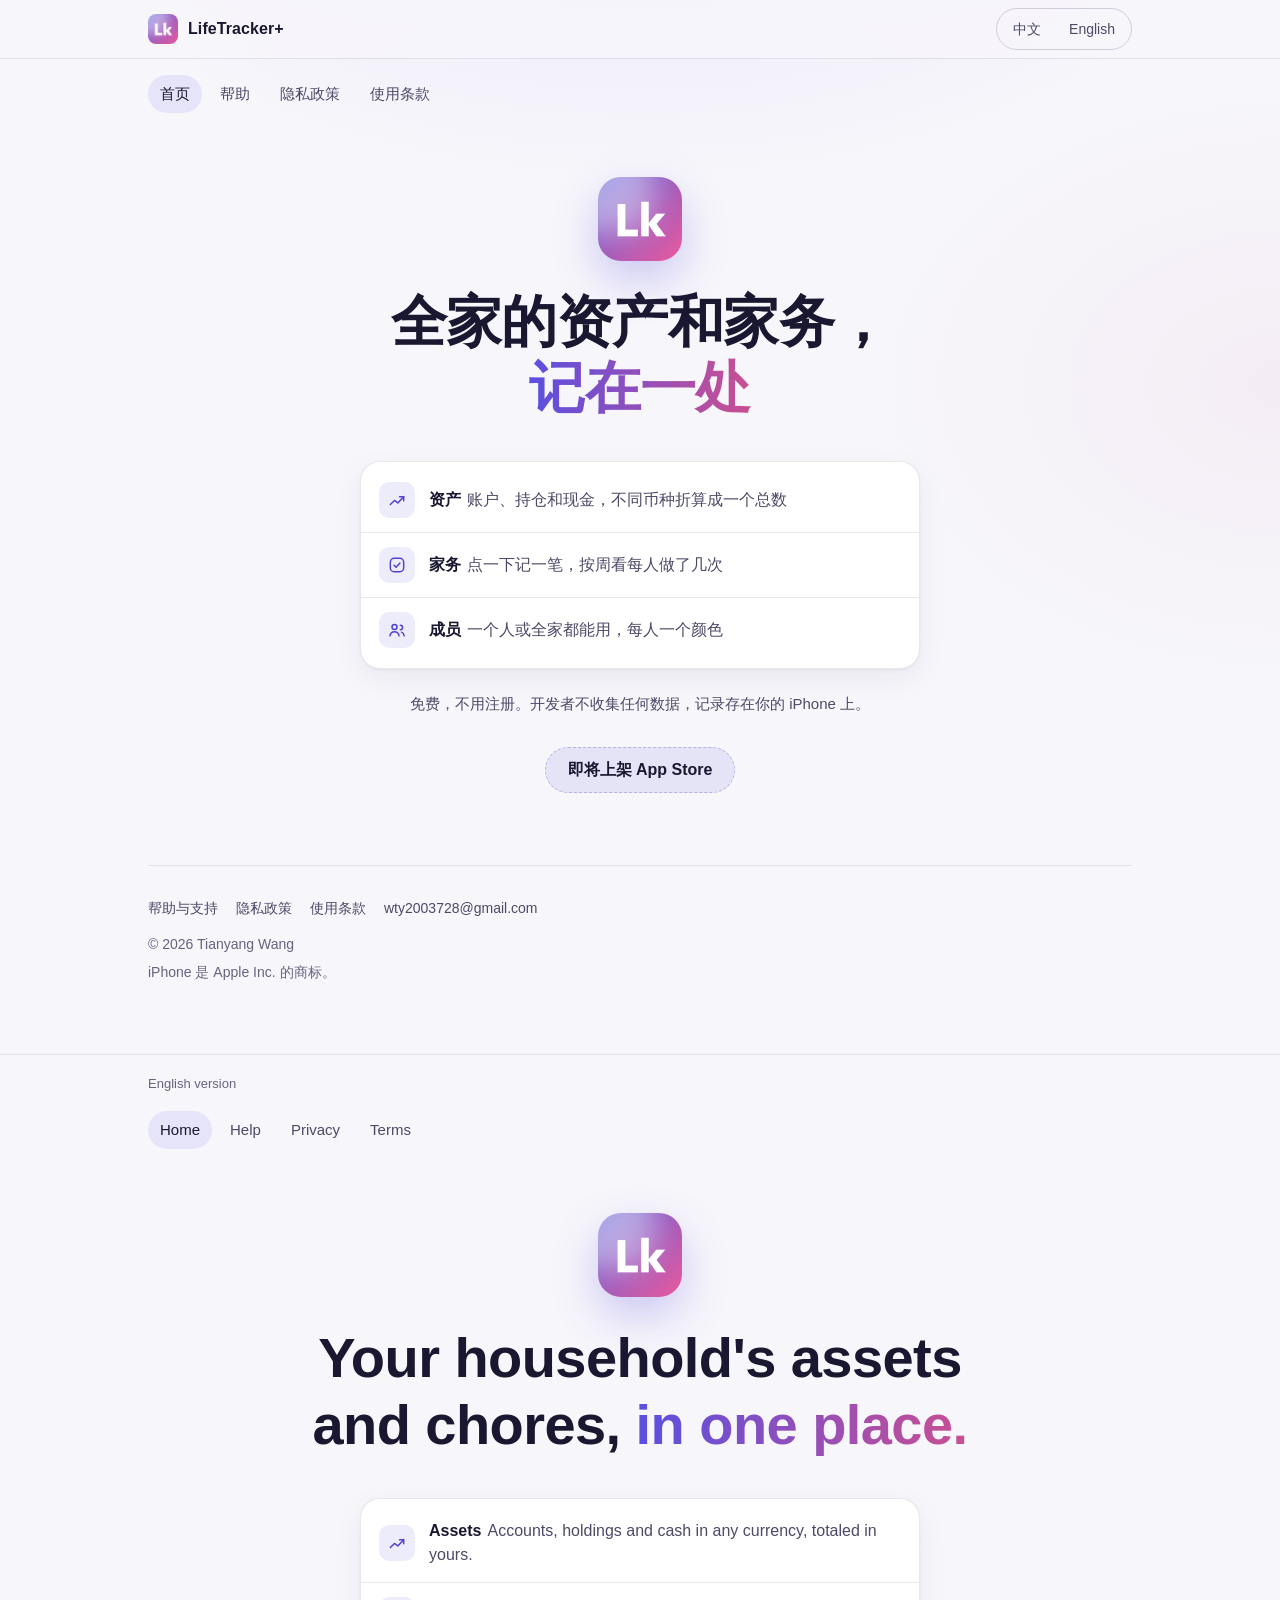
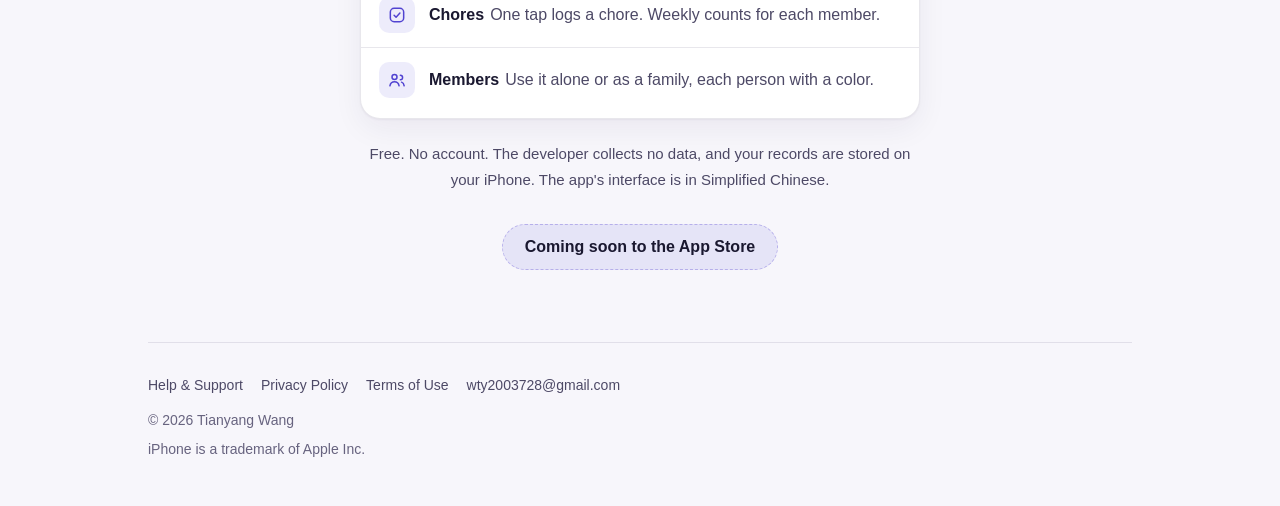
==== lifetracker/index.html @ fe3eff6d "LifeTracker+ website: home, help, privacy policy, terms Co-Authored-By: Claude Opus 5.5 <noreply@ant" ====
<!doctype html>
<html lang="zh-Hans">
<head>
<meta charset="utf-8">
<meta name="viewport" content="width=device-width, initial-scale=1, viewport-fit=cover">
<title>LifeTracker+ · 全家的资产和家务，记在一处</title>
<meta name="description" content="LifeTracker+：记下全家的资产和家务。免费，不用注册，开发者不收集任何数据。LifeTracker+: your household's assets and chores in one place. Free, no account, no data collected.">
<meta name="color-scheme" content="light dark">
<meta name="theme-color" content="#F7F6FB" media="(prefers-color-scheme: light)">
<meta name="theme-color" content="#100F18" media="(prefers-color-scheme: dark)">
<meta property="og:title" content="LifeTracker+">
<meta property="og:description" content="全家的资产和家务，记在一处。Your household's assets and chores, in one place.">
<meta property="og:type" content="website">
<meta property="og:image" content="https://linfanty.github.io/lifetracker/icon.png">
<link rel="icon" type="image/png" href="icon.png">
<link rel="apple-touch-icon" href="icon.png">
<link rel="stylesheet" href="style.css">
</head>
<body>
<a class="skip" href="#zh-main">跳到正文 · Skip to content</a>
<header class="topbar">
  <div class="wrap topbar-in">
    <a class="brand" href="index.html"><img class="mark" src="icon.png" alt="" width="30" height="30"><span class="brand-name">LifeTracker+</span></a>
    <nav class="langswitch" aria-label="语言 Language"><a class="lz" href="#zh" lang="zh-Hans">中文</a><a class="le" href="#en" lang="en">English</a></nav>
  </div>
</header>

<main>
<section class="lang" id="zh" data-lang="zh" lang="zh-Hans">
  <div class="wrap">
    <nav class="pagenav" aria-label="网站导航">
      <a href="index.html#zh" aria-current="page">首页</a>
      <a href="support.html#zh">帮助</a>
      <a href="privacy.html#zh">隐私政策</a>
      <a href="terms.html#zh">使用条款</a>
    </nav>

    <div class="hero" id="zh-main">
      <img class="mark mark-lg" src="icon.png" alt="" width="84" height="84">
      <h1>全家的资产和家务，<br><span class="hl">记在一处</span></h1>
      <ul class="features">
        <li><span class="ico" aria-hidden="true"><svg viewBox="0 0 24 24" fill="none" stroke="currentColor" stroke-width="1.8" stroke-linecap="round" stroke-linejoin="round"><path d="M4 17.5l5-5 4 3 7-7.5"/><path d="M15 8h5v5"/></svg></span><span><b>资产</b>账户、持仓和现金，不同币种折算成一个总数</span></li>
        <li><span class="ico" aria-hidden="true"><svg viewBox="0 0 24 24" fill="none" stroke="currentColor" stroke-width="1.8" stroke-linecap="round" stroke-linejoin="round"><rect x="4" y="4" width="16" height="16" rx="4.5"/><path d="M8.5 12.3l2.4 2.4 4.6-5"/></svg></span><span><b>家务</b>点一下记一笔，按周看每人做了几次</span></li>
        <li><span class="ico" aria-hidden="true"><svg viewBox="0 0 24 24" fill="none" stroke="currentColor" stroke-width="1.8" stroke-linecap="round" stroke-linejoin="round"><circle cx="9" cy="8.5" r="3"/><path d="M3.5 19c.6-3 2.8-4.8 5.5-4.8s4.9 1.8 5.5 4.8"/><path d="M16 6.2a2.7 2.7 0 1 1 0 5.4M17.5 14.6c1.7.6 2.8 2.1 3.1 4.4"/></svg></span><span><b>成员</b>一个人或全家都能用，每人一个颜色</span></li>
      </ul>
      <p class="privacy-line">免费，不用注册。开发者不收集任何数据，记录存在你的 iPhone 上。</p>
      <div class="cta">
        <span class="btn btn-soon">即将上架 App Store</span>
      </div>
    </div>

    <footer class="foot">
      <div class="foot-links">
        <a href="support.html#zh">帮助与支持</a>
        <a href="privacy.html#zh">隐私政策</a>
        <a href="terms.html#zh">使用条款</a>
        <a href="mailto:wty2003728@gmail.com">wty2003728@gmail.com</a>
      </div>
      <p>© 2026 Tianyang Wang</p>
      <p>iPhone 是 Apple Inc. 的商标。</p>
    </footer>
  </div>
</section>

<section class="lang" id="en" data-lang="en" lang="en">
  <div class="wrap">
    <p class="lang-note divider-note">English version</p>
    <nav class="pagenav" aria-label="Site">
      <a href="index.html#en" aria-current="page">Home</a>
      <a href="support.html#en">Help</a>
      <a href="privacy.html#en">Privacy</a>
      <a href="terms.html#en">Terms</a>
    </nav>

    <div class="hero" id="en-main">
      <img class="mark mark-lg" src="icon.png" alt="" width="84" height="84">
      <h1>Your household's assets and chores, <span class="hl">in one place.</span></h1>
      <ul class="features">
        <li><span class="ico" aria-hidden="true"><svg viewBox="0 0 24 24" fill="none" stroke="currentColor" stroke-width="1.8" stroke-linecap="round" stroke-linejoin="round"><path d="M4 17.5l5-5 4 3 7-7.5"/><path d="M15 8h5v5"/></svg></span><span><b>Assets</b>Accounts, holdings and cash in any currency, totaled in yours.</span></li>
        <li><span class="ico" aria-hidden="true"><svg viewBox="0 0 24 24" fill="none" stroke="currentColor" stroke-width="1.8" stroke-linecap="round" stroke-linejoin="round"><rect x="4" y="4" width="16" height="16" rx="4.5"/><path d="M8.5 12.3l2.4 2.4 4.6-5"/></svg></span><span><b>Chores</b>One tap logs a chore. Weekly counts for each member.</span></li>
        <li><span class="ico" aria-hidden="true"><svg viewBox="0 0 24 24" fill="none" stroke="currentColor" stroke-width="1.8" stroke-linecap="round" stroke-linejoin="round"><circle cx="9" cy="8.5" r="3"/><path d="M3.5 19c.6-3 2.8-4.8 5.5-4.8s4.9 1.8 5.5 4.8"/><path d="M16 6.2a2.7 2.7 0 1 1 0 5.4M17.5 14.6c1.7.6 2.8 2.1 3.1 4.4"/></svg></span><span><b>Members</b>Use it alone or as a family, each person with a color.</span></li>
      </ul>
      <p class="privacy-line">Free. No account. The developer collects no data, and your records are stored on your iPhone. The app's interface is in Simplified Chinese.</p>
      <div class="cta">
        <span class="btn btn-soon">Coming soon to the App Store</span>
      </div>
    </div>

    <footer class="foot">
      <div class="foot-links">
        <a href="support.html#en">Help &amp; Support</a>
        <a href="privacy.html#en">Privacy Policy</a>
        <a href="terms.html#en">Terms of Use</a>
        <a href="mailto:wty2003728@gmail.com">wty2003728@gmail.com</a>
      </div>
      <p>© 2026 Tianyang Wang</p>
      <p>iPhone is a trademark of Apple Inc.</p>
    </footer>
  </div>
</section>
</main>
</body>
</html>
---- lifetracker/style.css ----
:root {
  color-scheme: light dark;
  --bg: #F7F6FB;
  --surface: #FFFFFF;
  --surface-2: #F1EFF9;
  --line: rgba(30, 24, 74, 0.10);
  --line-strong: rgba(30, 24, 74, 0.18);
  --text: #1A1830;
  --muted: #4D4966;
  --faint: #67637F;
  --accent: #5143D1;
  --accent-hover: #4234BE;
  --accent-ink: #FFFFFF;
  --accent-soft: rgba(81, 67, 209, 0.10);
  --accent-line: rgba(81, 67, 209, 0.32);
  --mark-a: #5B4FE0;
  --mark-b: #9A55D8;
  --mark-c: #C94F92;
  --hl-a: #5B4FE0;
  --hl-b: #C94F92;
  --glow: rgba(110, 90, 230, 0.12);
  --glow-2: rgba(201, 79, 146, 0.06);
  --topbar: rgba(247, 246, 251, 0.84);
  --shadow: 0 1px 2px rgba(30, 24, 74, 0.05), 0 10px 30px rgba(30, 24, 74, 0.06);
  --mark-shadow: rgba(91, 79, 224, 0.28);
  --radius: 20px;
  --radius-sm: 14px;
  --wrap: 1040px;
  --read: 720px;
  --gutter: 16px;
  --font: -apple-system, BlinkMacSystemFont, "SF Pro Text", "PingFang SC", "Hiragino Sans GB", "Microsoft YaHei", "Noto Sans CJK SC", "Noto Sans SC", "Helvetica Neue", Arial, sans-serif;
  --font-display: -apple-system, BlinkMacSystemFont, "SF Pro Display", "PingFang SC", "Hiragino Sans GB", "Microsoft YaHei", "Noto Sans CJK SC", "Noto Sans SC", "Helvetica Neue", Arial, sans-serif;
}

@media (prefers-color-scheme: dark) {
  :root {
    --bg: #100F18;
    --surface: #191724;
    --surface-2: #201E2E;
    --line: rgba(228, 224, 255, 0.09);
    --line-strong: rgba(228, 224, 255, 0.17);
    --text: #EEECF8;
    --muted: #B9B5CF;
    --faint: #9692AE;
    --accent: #ADA3FF;
    --accent-hover: #C4BCFF;
    --accent-ink: #14121F;
    --accent-soft: rgba(173, 163, 255, 0.14);
    --accent-line: rgba(173, 163, 255, 0.38);
    --hl-a: #ADA3FF;
    --hl-b: #F07DB8;
    --glow: rgba(124, 108, 255, 0.18);
    --glow-2: rgba(240, 125, 184, 0.07);
    --topbar: rgba(16, 15, 24, 0.80);
    --shadow: none;
    --mark-shadow: rgba(0, 0, 0, 0.55);
  }
}

@media (min-width: 640px) {
  :root { --gutter: 28px; }
}

*, *::before, *::after { box-sizing: border-box; }

html {
  -webkit-text-size-adjust: 100%;
  text-size-adjust: 100%;
  background: var(--bg);
}

body {
  margin: 0;
  min-height: 100vh;
  background:
    radial-gradient(60rem 36rem at 50% -14rem, var(--glow), transparent 70%),
    radial-gradient(36rem 26rem at 100% 24rem, var(--glow-2), transparent 70%),
    var(--bg);
  background-repeat: no-repeat;
  color: var(--text);
  font: 400 16px/1.75 var(--font);
  -webkit-font-smoothing: antialiased;
  overflow-x: hidden;
}

a { color: var(--accent); text-decoration: none; }
a:hover { color: var(--accent-hover); text-decoration: underline; text-underline-offset: 3px; }
a:focus-visible, summary:focus-visible {
  outline: 2px solid var(--accent);
  outline-offset: 3px;
  border-radius: 6px;
}

[id] { scroll-margin-top: 84px; }

.wrap {
  width: 100%;
  max-width: var(--wrap);
  margin: 0 auto;
  padding: 0 var(--gutter);
}

.read { max-width: calc(var(--read) + var(--gutter) * 2); }

.skip {
  position: absolute;
  left: -9999px;
  top: 0;
}
.skip:focus {
  left: 16px;
  top: 12px;
  z-index: 20;
  background: var(--accent);
  color: var(--accent-ink);
  padding: 8px 14px;
  border-radius: 999px;
}

.topbar {
  position: sticky;
  top: 0;
  z-index: 10;
  background: var(--topbar);
  -webkit-backdrop-filter: saturate(160%) blur(16px);
  backdrop-filter: saturate(160%) blur(16px);
  border-bottom: 1px solid var(--line);
}

.topbar-in {
  display: flex;
  align-items: center;
  justify-content: space-between;
  gap: 12px;
  min-height: 58px;
}

.brand {
  display: flex;
  align-items: center;
  gap: 10px;
  min-width: 0;
  color: var(--text);
  font-weight: 650;
  letter-spacing: 0.005em;
}
.brand:hover { color: var(--text); text-decoration: none; }
.brand-name { white-space: nowrap; overflow: hidden; text-overflow: ellipsis; }

.mark {
  --s: 30px;
  position: relative;
  flex: none;
  display: block;
  width: var(--s);
  height: var(--s);
  border-radius: calc(var(--s) * 0.27);
  object-fit: cover;
  box-shadow: inset 0 0 0 1px rgba(255, 255, 255, 0.16);
}
.mark-lg {
  --s: 84px;
  margin: 0 auto 28px;
  box-shadow: 0 18px 44px var(--mark-shadow), inset 0 0 0 1px rgba(255, 255, 255, 0.16);
}

.langswitch {
  display: flex;
  flex: none;
  gap: 2px;
  padding: 3px;
  border: 1px solid var(--line-strong);
  border-radius: 999px;
}
.langswitch a {
  display: inline-flex;
  align-items: center;
  min-height: 34px;
  padding: 0 13px;
  border-radius: 999px;
  color: var(--muted);
  font-size: 14px;
  font-weight: 500;
}
.langswitch a:hover { color: var(--text); text-decoration: none; }

html:has(.lang[data-lang="en"]:target, .lang[data-lang="en"] :target) .lang[data-lang="zh"],
html:has(.lang[data-lang="zh"]:target, .lang[data-lang="zh"] :target) .lang[data-lang="en"] {
  display: none;
}
html:has(.lang[data-lang="en"]:target, .lang[data-lang="en"] :target) .langswitch .le,
html:has(.lang[data-lang="zh"]:target, .lang[data-lang="zh"] :target) .langswitch .lz {
  background: var(--accent-soft);
  color: var(--text);
}

.lang + .lang {
  border-top: 1px solid var(--line);
  margin-top: 24px;
}
html:has(.lang:target, .lang :target) .lang + .lang {
  border-top: 0;
  margin-top: 0;
}
html:has(.lang:target, .lang :target) .divider-note { display: none; }

.lang-note {
  margin: 18px 0 0;
  font-size: 13px;
  color: var(--faint);
}

.pagenav {
  display: flex;
  flex-wrap: wrap;
  gap: 4px 6px;
  padding-top: 16px;
  font-size: 15px;
}
.pagenav a {
  display: inline-flex;
  align-items: center;
  min-height: 38px;
  padding: 0 12px;
  border-radius: 999px;
  color: var(--muted);
}
.pagenav a:hover { color: var(--text); background: var(--accent-soft); text-decoration: none; }
.pagenav a[aria-current="page"] { color: var(--text); background: var(--accent-soft); }

h1, h2, h3 {
  margin: 0;
  font-family: var(--font-display);
  color: var(--text);
  letter-spacing: -0.01em;
  line-height: 1.25;
  text-wrap: balance;
}

.hero {
  text-align: center;
  padding: 64px 0 0;
}
.hero h1 {
  font-size: clamp(32px, 7vw, 56px);
  font-weight: 700;
  line-height: 1.18;
}
.hl { color: var(--accent); }
@supports ((-webkit-background-clip: text) or (background-clip: text)) {
  .hl {
    background: linear-gradient(90deg, var(--hl-a), var(--hl-b));
    -webkit-background-clip: text;
    background-clip: text;
    color: transparent;
    -webkit-text-fill-color: transparent;
  }
}
@media (forced-colors: active) {
  .hl { background: none; color: CanvasText; -webkit-text-fill-color: CanvasText; }
}

.features {
  list-style: none;
  max-width: 560px;
  margin: 40px auto 0;
  padding: 6px 0;
  text-align: left;
  border: 1px solid var(--line);
  border-radius: var(--radius);
  background: var(--surface);
  box-shadow: var(--shadow);
}
.features li {
  display: flex;
  align-items: center;
  gap: 14px;
  padding: 14px 18px;
  color: var(--muted);
  line-height: 1.55;
}
.features li + li { border-top: 1px solid var(--line); }
.features b { color: var(--text); font-weight: 650; margin-right: 6px; }
.ico {
  flex: none;
  display: grid;
  place-items: center;
  width: 36px;
  height: 36px;
  border-radius: 10px;
  background: var(--accent-soft);
  color: var(--accent);
}
.ico svg { width: 20px; height: 20px; }

.privacy-line {
  max-width: 560px;
  margin: 22px auto 0;
  color: var(--muted);
  font-size: 15px;
  text-wrap: pretty;
}

.cta {
  display: flex;
  flex-wrap: wrap;
  justify-content: center;
  gap: 12px;
  margin: 30px 0 0;
}

.btn {
  display: inline-flex;
  align-items: center;
  justify-content: center;
  gap: 8px;
  min-height: 46px;
  padding: 0 22px;
  border-radius: 999px;
  font-size: 16px;
  font-weight: 600;
}
.btn:hover { text-decoration: none; }
.btn-solid { background: var(--accent); color: var(--accent-ink); }
.btn-solid:hover { background: var(--accent-hover); color: var(--accent-ink); }
.btn-ghost { border: 1px solid var(--line-strong); color: var(--text); }
.btn-ghost:hover { background: var(--accent-soft); color: var(--text); }
.btn-soon {
  border: 1px dashed var(--accent-line);
  background: var(--accent-soft);
  color: var(--text);
  cursor: default;
}

.doc { padding: 36px 0 0; }
.doc h1 { font-size: clamp(30px, 6vw, 40px); font-weight: 700; }
.doc .meta { margin: 10px 0 0; color: var(--faint); font-size: 14px; }
.doc h2 {
  margin: 44px 0 12px;
  padding-top: 4px;
  font-size: 21px;
  font-weight: 650;
}
.doc p, .doc li { color: var(--muted); }
.doc p { margin: 0 0 14px; }
.doc ul, .doc ol { margin: 0 0 16px; padding-left: 1.3em; }
.doc li { margin: 0 0 8px; }
.doc li::marker { color: var(--faint); }
.doc strong { color: var(--text); font-weight: 650; }
.doc a { overflow-wrap: anywhere; }

.summary {
  margin: 24px 0 0;
  padding: 18px 20px;
  border: 1px solid var(--accent-line);
  border-radius: var(--radius-sm);
  background: var(--accent-soft);
}
.summary p { margin: 0; color: var(--text); }

.toc {
  margin: 24px 0 0;
  padding: 16px 20px;
  border: 1px solid var(--line);
  border-radius: var(--radius-sm);
  background: var(--surface);
}
.toc b { display: block; margin-bottom: 6px; font-size: 13px; color: var(--faint); }
.toc ul { margin: 0; padding: 0; list-style: none; columns: 2 220px; column-gap: 28px; }
.toc li { margin: 0 0 4px; break-inside: avoid; }
.toc a { color: var(--muted); }
.toc a:hover { color: var(--text); }

.table-wrap {
  margin: 0 0 18px;
  overflow-x: auto;
  -webkit-overflow-scrolling: touch;
  border: 1px solid var(--line);
  border-radius: var(--radius-sm);
  background: var(--surface);
}
table { width: 100%; min-width: 520px; border-collapse: collapse; font-size: 15px; }
th, td { padding: 11px 14px; text-align: left; vertical-align: top; border-bottom: 1px solid var(--line); }
th { color: var(--faint); font-size: 13px; font-weight: 600; background: var(--surface-2); }
td { color: var(--muted); }
td:first-child { color: var(--text); }
tr:last-child td { border-bottom: 0; }

@media (max-width: 560px) {
  .table-wrap { overflow: visible; border: 0; border-radius: 0; background: none; }
  .table-wrap table { min-width: 0; }
  .table-wrap thead { display: none; }
  .table-wrap tr {
    display: block;
    margin: 0 0 10px;
    padding: 8px 0;
    border: 1px solid var(--line);
    border-radius: var(--radius-sm);
    background: var(--surface);
  }
  .table-wrap td { display: block; padding: 4px 16px; border: 0; }
  .table-wrap td::before {
    content: attr(data-label);
    display: block;
    font-size: 12px;
    font-weight: 600;
    color: var(--faint);
  }
  .table-wrap td:first-child { font-weight: 600; }
  .table-wrap td:first-child::before { display: none; }
}

.contact {
  margin: 24px 0 0;
  padding: 22px;
  border: 1px solid var(--accent-line);
  border-radius: var(--radius);
  background: var(--accent-soft);
}
.contact h2 { margin: 0 0 6px; padding: 0; font-size: 20px; }
.contact p { margin: 0 0 14px; color: var(--muted); }
.contact .btn { min-height: 44px; }

.faq-group { margin: 40px 0 0; }
.faq-group > h2 { margin: 0 0 12px; padding: 0; font-size: 20px; }

details {
  margin: 0 0 10px;
  border: 1px solid var(--line);
  border-radius: var(--radius-sm);
  background: var(--surface);
}
details[open] { border-color: var(--line-strong); box-shadow: var(--shadow); }
summary {
  display: flex;
  align-items: center;
  justify-content: space-between;
  gap: 14px;
  min-height: 52px;
  padding: 12px 18px;
  list-style: none;
  cursor: pointer;
  font-weight: 600;
  color: var(--text);
}
summary::-webkit-details-marker { display: none; }
summary::after {
  content: "";
  flex: none;
  width: 9px;
  height: 9px;
  margin-top: -4px;
  border-right: 2px solid var(--faint);
  border-bottom: 2px solid var(--faint);
  transform: rotate(45deg);
  transition: transform 0.2s ease;
}
details[open] summary::after { transform: rotate(225deg); margin-top: 4px; }
.answer { padding: 0 18px 16px; }
.answer p { margin: 0 0 10px; color: var(--muted); }
.answer p:last-child { margin-bottom: 0; }

.foot {
  margin-top: 72px;
  padding: 30px 0 40px;
  border-top: 1px solid var(--line);
  color: var(--faint);
  font-size: 14px;
}
.foot-links { display: flex; flex-wrap: wrap; gap: 6px 18px; margin: 0 0 12px; }
.foot-links a { color: var(--muted); }
.foot p { margin: 0 0 6px; line-height: 1.6; }

@media (prefers-reduced-motion: reduce) {
  summary::after { transition: none; }
}
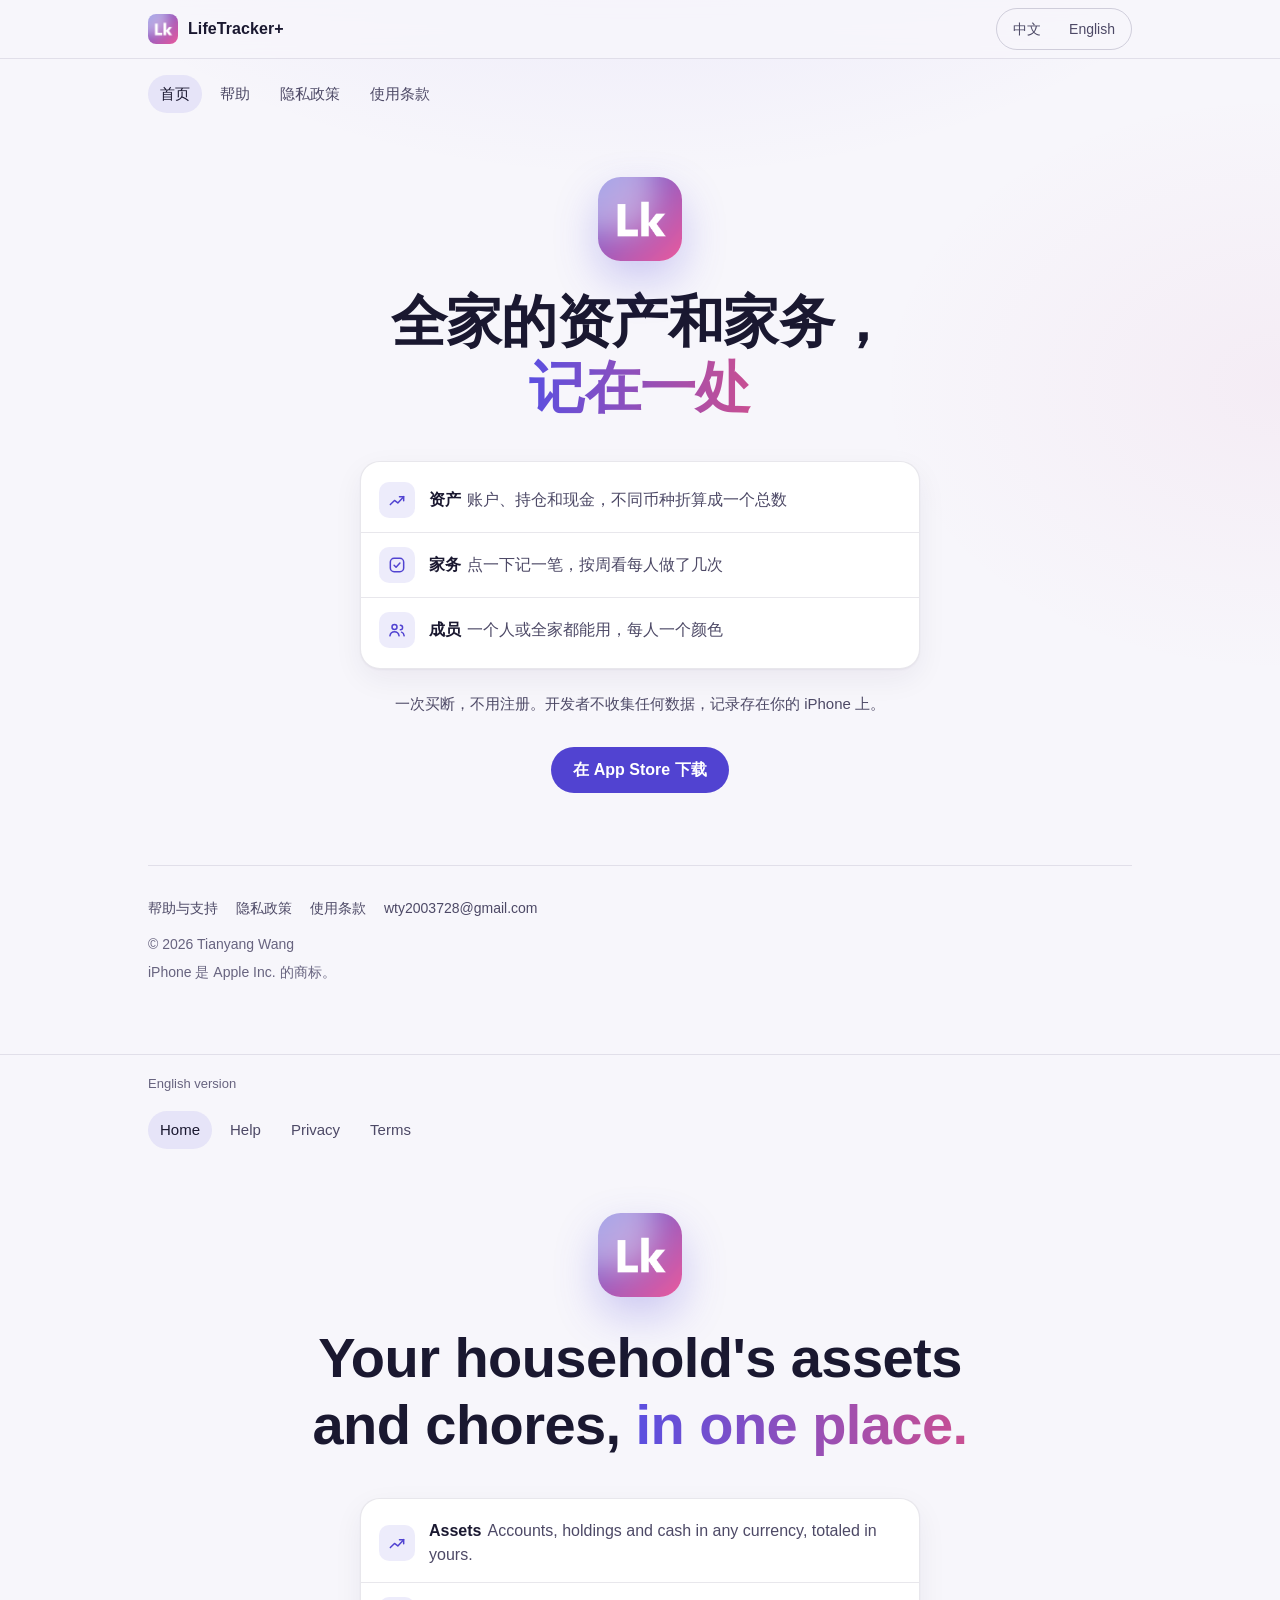
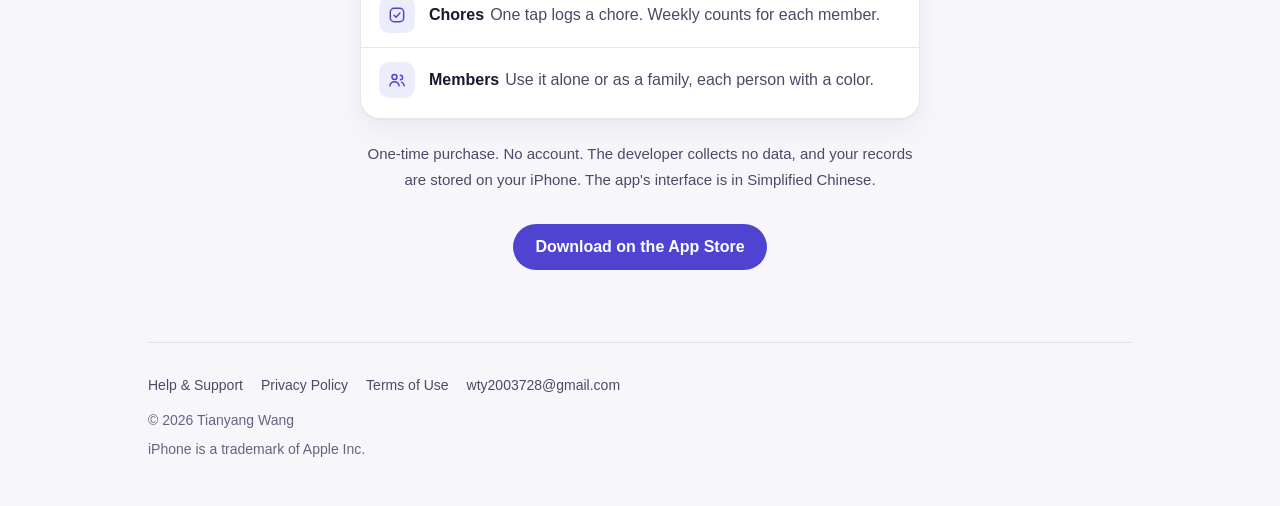
==== commit 3f4f2191: "LifeTracker+: paid upfront, App Store download link Co-Authored-By: Claude Opus 5.5 <noreply@anthrop" ====
--- a/lifetracker/index.html
+++ b/lifetracker/index.html
@@ -4,7 +4,7 @@
 <meta charset="utf-8">
 <meta name="viewport" content="width=device-width, initial-scale=1, viewport-fit=cover">
 <title>LifeTracker+ · 全家的资产和家务，记在一处</title>
-<meta name="description" content="LifeTracker+：记下全家的资产和家务。免费，不用注册，开发者不收集任何数据。LifeTracker+: your household's assets and chores in one place. Free, no account, no data collected.">
+<meta name="description" content="LifeTracker+：记下全家的资产和家务。一次买断，不用注册，开发者不收集任何数据。LifeTracker+: your household's assets and chores in one place. One-time purchase, no account, no data collected.">
 <meta name="color-scheme" content="light dark">
 <meta name="theme-color" content="#F7F6FB" media="(prefers-color-scheme: light)">
 <meta name="theme-color" content="#100F18" media="(prefers-color-scheme: dark)">
@@ -43,9 +43,9 @@
         <li><span class="ico" aria-hidden="true"><svg viewBox="0 0 24 24" fill="none" stroke="currentColor" stroke-width="1.8" stroke-linecap="round" stroke-linejoin="round"><rect x="4" y="4" width="16" height="16" rx="4.5"/><path d="M8.5 12.3l2.4 2.4 4.6-5"/></svg></span><span><b>家务</b>点一下记一笔，按周看每人做了几次</span></li>
         <li><span class="ico" aria-hidden="true"><svg viewBox="0 0 24 24" fill="none" stroke="currentColor" stroke-width="1.8" stroke-linecap="round" stroke-linejoin="round"><circle cx="9" cy="8.5" r="3"/><path d="M3.5 19c.6-3 2.8-4.8 5.5-4.8s4.9 1.8 5.5 4.8"/><path d="M16 6.2a2.7 2.7 0 1 1 0 5.4M17.5 14.6c1.7.6 2.8 2.1 3.1 4.4"/></svg></span><span><b>成员</b>一个人或全家都能用，每人一个颜色</span></li>
       </ul>
-      <p class="privacy-line">免费，不用注册。开发者不收集任何数据，记录存在你的 iPhone 上。</p>
+      <p class="privacy-line">一次买断，不用注册。开发者不收集任何数据，记录存在你的 iPhone 上。</p>
       <div class="cta">
-        <span class="btn btn-soon">即将上架 App Store</span>
+        <a class="btn btn-solid" href="https://apps.apple.com/sg/app/id6828292857">在 App Store 下载</a>
       </div>
     </div>
 
@@ -80,9 +80,9 @@
         <li><span class="ico" aria-hidden="true"><svg viewBox="0 0 24 24" fill="none" stroke="currentColor" stroke-width="1.8" stroke-linecap="round" stroke-linejoin="round"><rect x="4" y="4" width="16" height="16" rx="4.5"/><path d="M8.5 12.3l2.4 2.4 4.6-5"/></svg></span><span><b>Chores</b>One tap logs a chore. Weekly counts for each member.</span></li>
         <li><span class="ico" aria-hidden="true"><svg viewBox="0 0 24 24" fill="none" stroke="currentColor" stroke-width="1.8" stroke-linecap="round" stroke-linejoin="round"><circle cx="9" cy="8.5" r="3"/><path d="M3.5 19c.6-3 2.8-4.8 5.5-4.8s4.9 1.8 5.5 4.8"/><path d="M16 6.2a2.7 2.7 0 1 1 0 5.4M17.5 14.6c1.7.6 2.8 2.1 3.1 4.4"/></svg></span><span><b>Members</b>Use it alone or as a family, each person with a color.</span></li>
       </ul>
-      <p class="privacy-line">Free. No account. The developer collects no data, and your records are stored on your iPhone. The app's interface is in Simplified Chinese.</p>
+      <p class="privacy-line">One-time purchase. No account. The developer collects no data, and your records are stored on your iPhone. The app's interface is in Simplified Chinese.</p>
       <div class="cta">
-        <span class="btn btn-soon">Coming soon to the App Store</span>
+        <a class="btn btn-solid" href="https://apps.apple.com/sg/app/id6828292857">Download on the App Store</a>
       </div>
     </div>
 
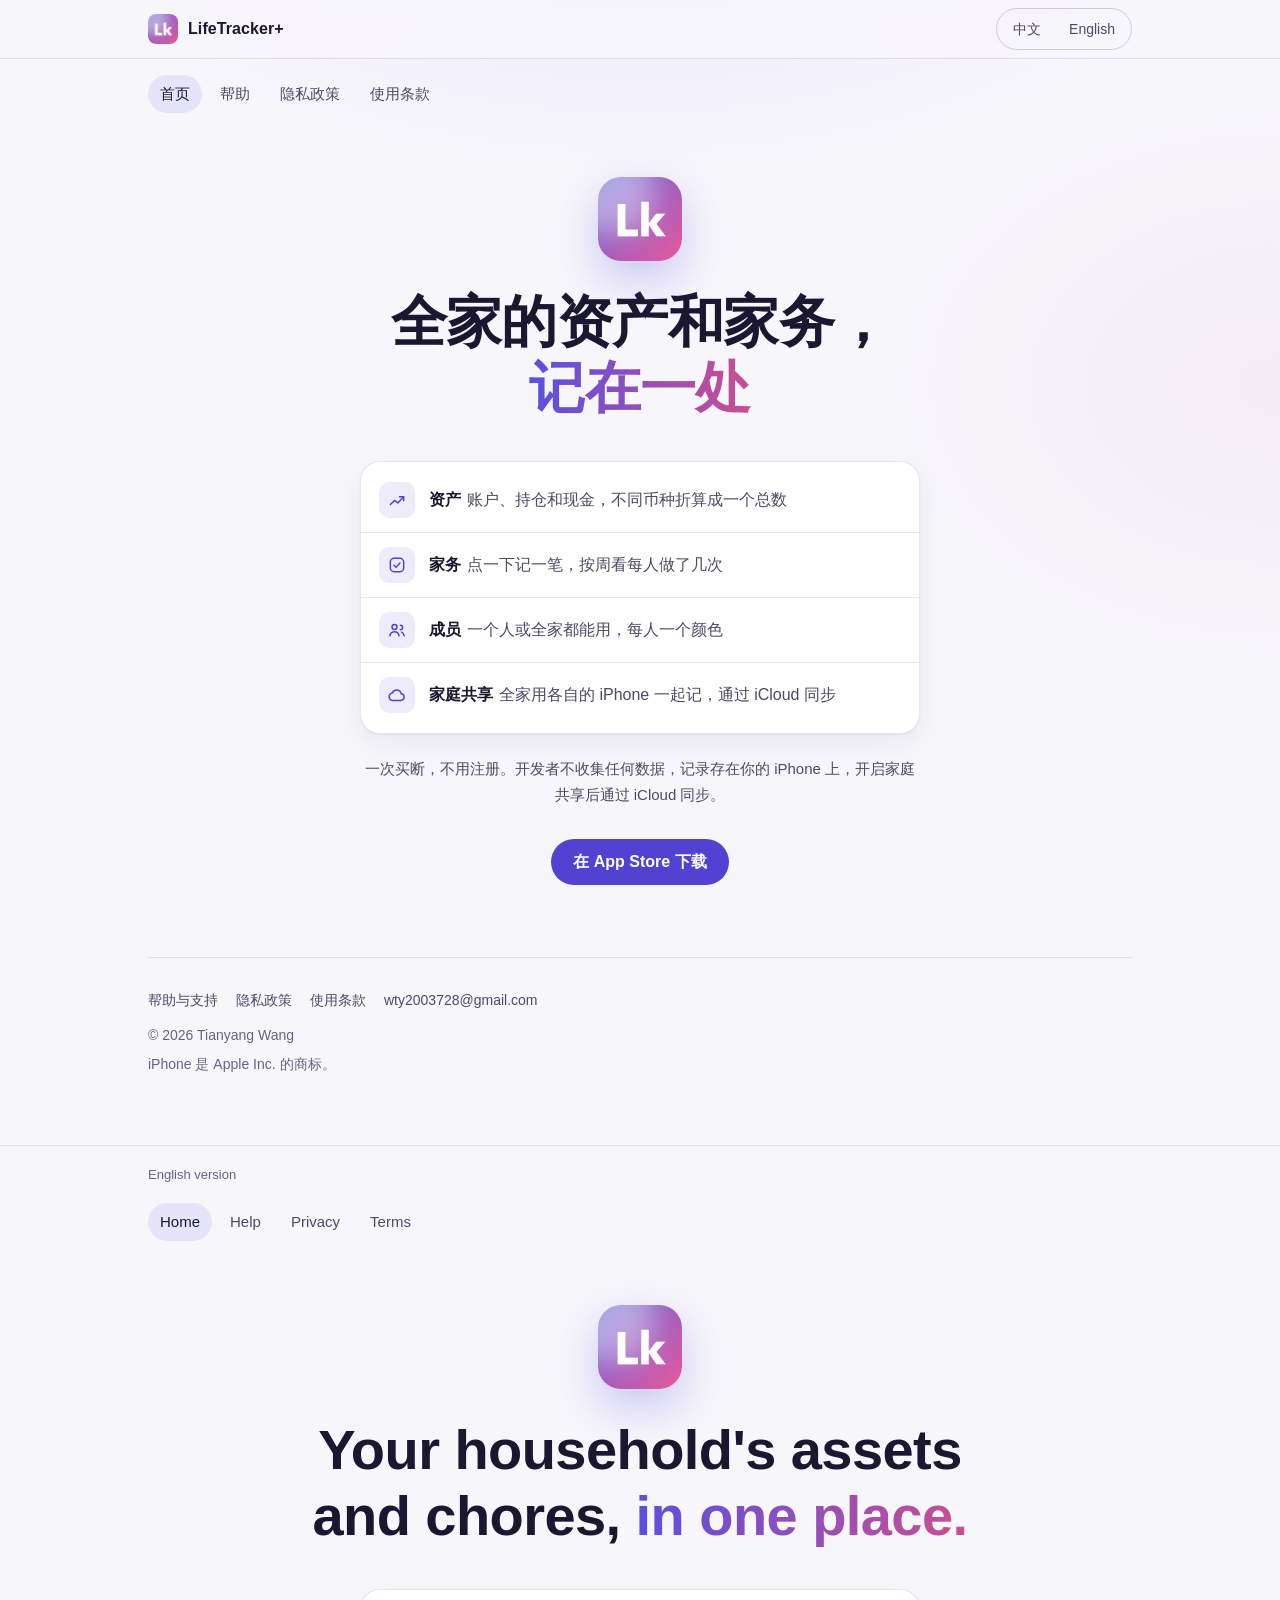
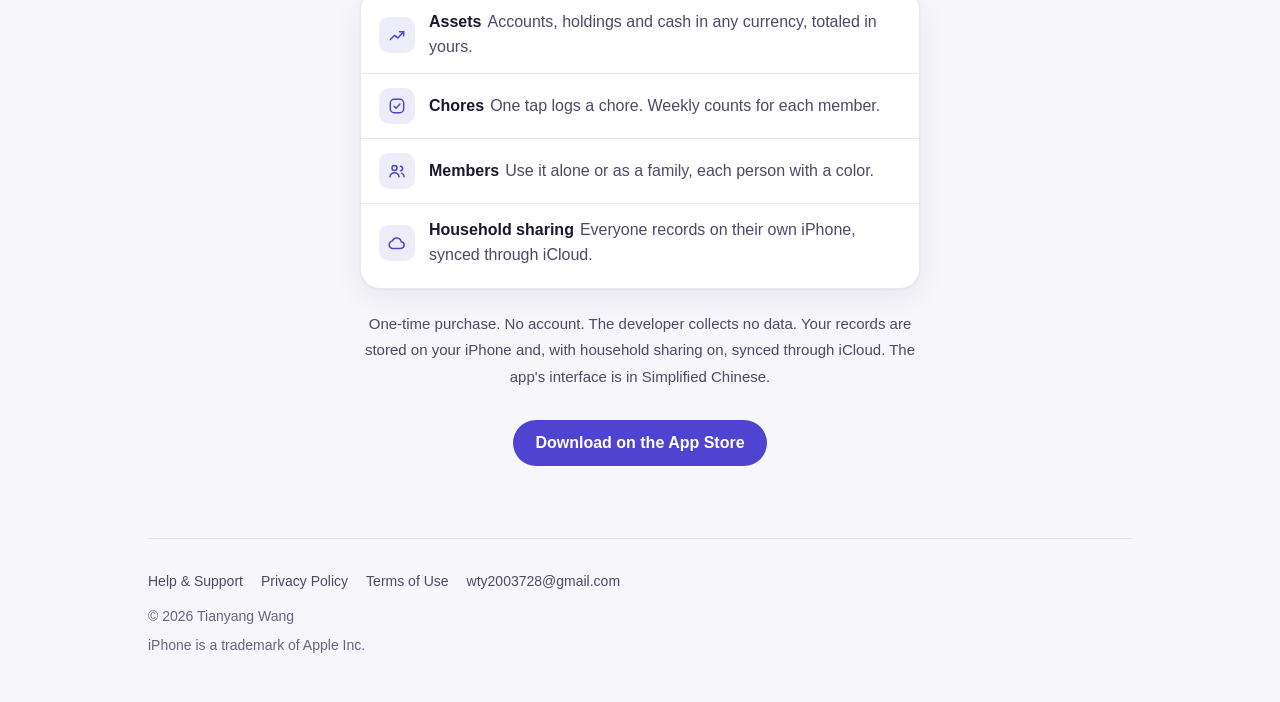
==== commit 7f633499: "LifeTracker+: household sharing in privacy policy, help, home and terms" ====
--- a/lifetracker/index.html
+++ b/lifetracker/index.html
@@ -42,8 +42,9 @@
         <li><span class="ico" aria-hidden="true"><svg viewBox="0 0 24 24" fill="none" stroke="currentColor" stroke-width="1.8" stroke-linecap="round" stroke-linejoin="round"><path d="M4 17.5l5-5 4 3 7-7.5"/><path d="M15 8h5v5"/></svg></span><span><b>资产</b>账户、持仓和现金，不同币种折算成一个总数</span></li>
         <li><span class="ico" aria-hidden="true"><svg viewBox="0 0 24 24" fill="none" stroke="currentColor" stroke-width="1.8" stroke-linecap="round" stroke-linejoin="round"><rect x="4" y="4" width="16" height="16" rx="4.5"/><path d="M8.5 12.3l2.4 2.4 4.6-5"/></svg></span><span><b>家务</b>点一下记一笔，按周看每人做了几次</span></li>
         <li><span class="ico" aria-hidden="true"><svg viewBox="0 0 24 24" fill="none" stroke="currentColor" stroke-width="1.8" stroke-linecap="round" stroke-linejoin="round"><circle cx="9" cy="8.5" r="3"/><path d="M3.5 19c.6-3 2.8-4.8 5.5-4.8s4.9 1.8 5.5 4.8"/><path d="M16 6.2a2.7 2.7 0 1 1 0 5.4M17.5 14.6c1.7.6 2.8 2.1 3.1 4.4"/></svg></span><span><b>成员</b>一个人或全家都能用，每人一个颜色</span></li>
+        <li><span class="ico" aria-hidden="true"><svg viewBox="0 0 24 24" fill="none" stroke="currentColor" stroke-width="1.8" stroke-linecap="round" stroke-linejoin="round"><path d="M7.5 18.5h9a4 4 0 0 0 .5-7.97A5.5 5.5 0 0 0 6.4 9.7 4.4 4.4 0 0 0 7.5 18.5z"/></svg></span><span><b>家庭共享</b>全家用各自的 iPhone 一起记，通过 iCloud 同步</span></li>
       </ul>
-      <p class="privacy-line">一次买断，不用注册。开发者不收集任何数据，记录存在你的 iPhone 上。</p>
+      <p class="privacy-line">一次买断，不用注册。开发者不收集任何数据，记录存在你的 iPhone 上，开启家庭共享后通过 iCloud 同步。</p>
       <div class="cta">
         <a class="btn btn-solid" href="https://apps.apple.com/sg/app/id6828292857">在 App Store 下载</a>
       </div>
@@ -79,8 +80,9 @@
         <li><span class="ico" aria-hidden="true"><svg viewBox="0 0 24 24" fill="none" stroke="currentColor" stroke-width="1.8" stroke-linecap="round" stroke-linejoin="round"><path d="M4 17.5l5-5 4 3 7-7.5"/><path d="M15 8h5v5"/></svg></span><span><b>Assets</b>Accounts, holdings and cash in any currency, totaled in yours.</span></li>
         <li><span class="ico" aria-hidden="true"><svg viewBox="0 0 24 24" fill="none" stroke="currentColor" stroke-width="1.8" stroke-linecap="round" stroke-linejoin="round"><rect x="4" y="4" width="16" height="16" rx="4.5"/><path d="M8.5 12.3l2.4 2.4 4.6-5"/></svg></span><span><b>Chores</b>One tap logs a chore. Weekly counts for each member.</span></li>
         <li><span class="ico" aria-hidden="true"><svg viewBox="0 0 24 24" fill="none" stroke="currentColor" stroke-width="1.8" stroke-linecap="round" stroke-linejoin="round"><circle cx="9" cy="8.5" r="3"/><path d="M3.5 19c.6-3 2.8-4.8 5.5-4.8s4.9 1.8 5.5 4.8"/><path d="M16 6.2a2.7 2.7 0 1 1 0 5.4M17.5 14.6c1.7.6 2.8 2.1 3.1 4.4"/></svg></span><span><b>Members</b>Use it alone or as a family, each person with a color.</span></li>
+        <li><span class="ico" aria-hidden="true"><svg viewBox="0 0 24 24" fill="none" stroke="currentColor" stroke-width="1.8" stroke-linecap="round" stroke-linejoin="round"><path d="M7.5 18.5h9a4 4 0 0 0 .5-7.97A5.5 5.5 0 0 0 6.4 9.7 4.4 4.4 0 0 0 7.5 18.5z"/></svg></span><span><b>Household sharing</b>Everyone records on their own iPhone, synced through iCloud.</span></li>
       </ul>
-      <p class="privacy-line">One-time purchase. No account. The developer collects no data, and your records are stored on your iPhone. The app's interface is in Simplified Chinese.</p>
+      <p class="privacy-line">One-time purchase. No account. The developer collects no data. Your records are stored on your iPhone and, with household sharing on, synced through iCloud. The app's interface is in Simplified Chinese.</p>
       <div class="cta">
         <a class="btn btn-solid" href="https://apps.apple.com/sg/app/id6828292857">Download on the App Store</a>
       </div>
